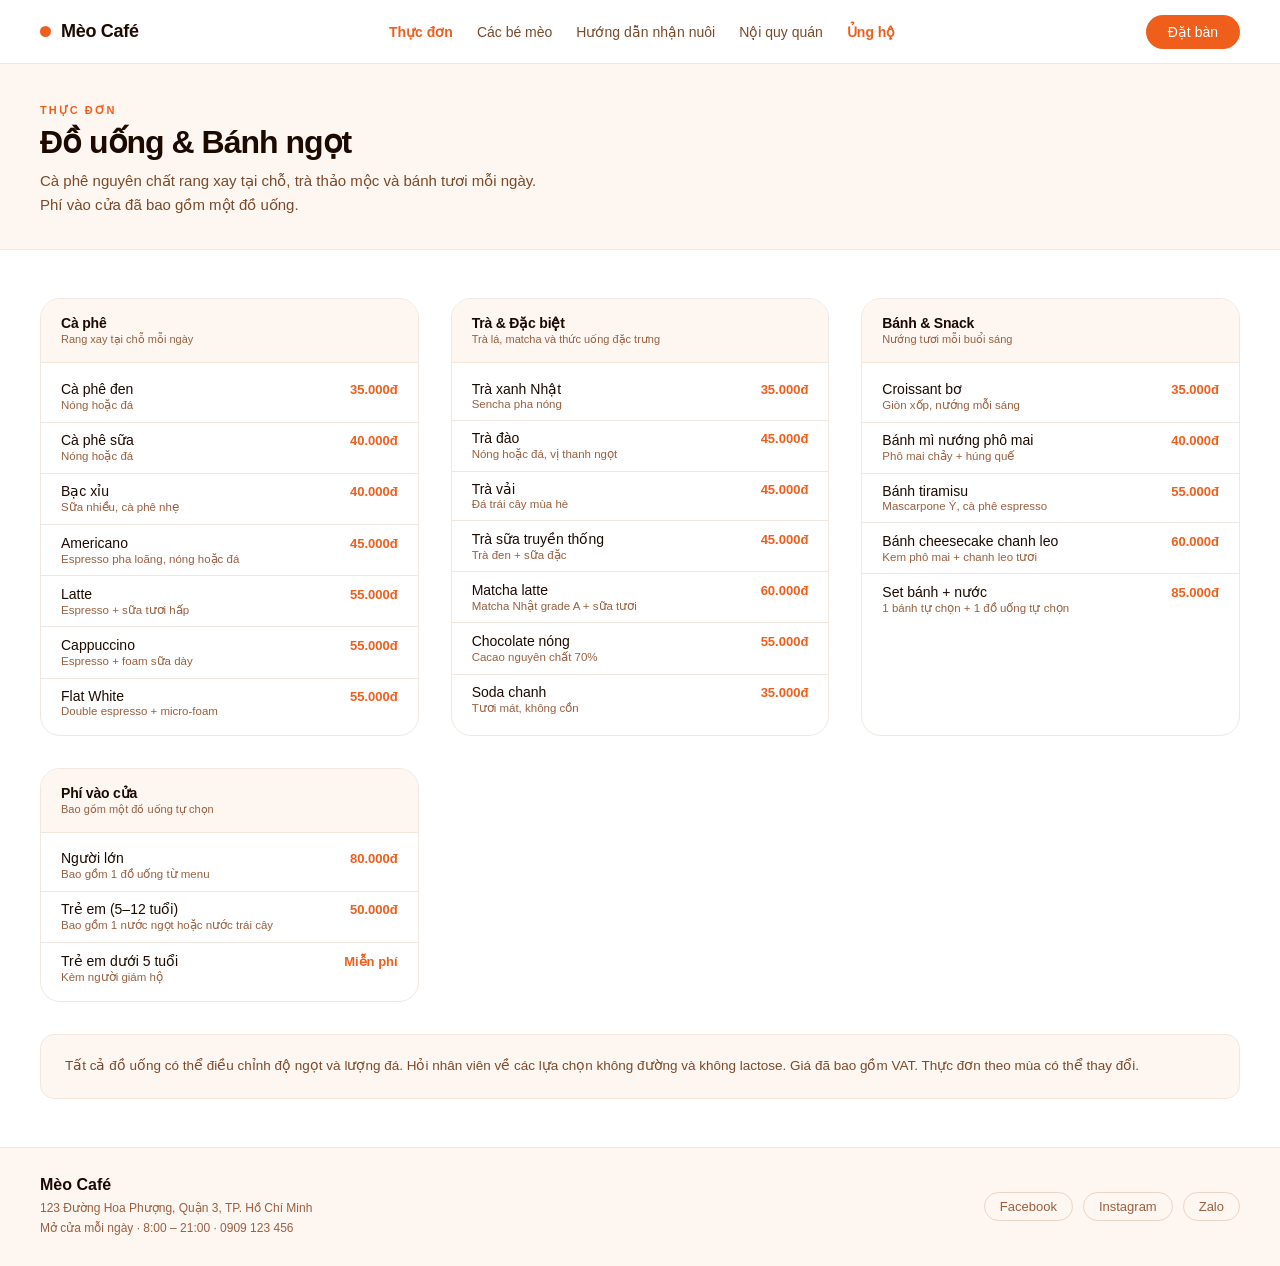
==== menu.html @ 895c5a74 "Restructure site into multi-page layout for GitHub Pages - index.html: simplified landing page with " ====
<!DOCTYPE html>
<html lang="vi">
<head>
  <meta charset="UTF-8" />
  <meta name="viewport" content="width=device-width, initial-scale=1.0" />
  <title>Thực đơn — Mèo Café</title>
  <link rel="stylesheet" href="css/styles.css" />
</head>
<body>

<nav class="nav">
  <a class="nav-brand" href="index.html">
    <div class="nav-dot"></div>
    <span class="nav-name">Mèo Café</span>
  </a>
  <ul class="nav-links">
    <li><a href="menu.html" class="active">Thực đơn</a></li>
    <li><a href="cats.html">Các bé mèo</a></li>
    <li><a href="adopt.html">Hướng dẫn nhận nuôi</a></li>
    <li><a href="policy.html">Nội quy quán</a></li>
    <li><a href="donate.html" class="nav-link-donate">Ủng hộ</a></li>
  </ul>
  <button class="nav-cta">Đặt bàn</button>
</nav>

<div class="page-hero">
  <div class="section-label">Thực đơn</div>
  <h1 class="page-hero-title">Đồ uống &amp; Bánh ngọt</h1>
  <p class="page-hero-sub">Cà phê nguyên chất rang xay tại chỗ, trà thảo mộc và bánh tươi mỗi ngày. Phí vào cửa đã bao gồm một đồ uống.</p>
</div>

<section class="section">
  <div class="menu-grid">

    <div class="menu-category">
      <div class="menu-category-header">
        <div class="menu-category-title">Cà phê</div>
        <div class="menu-category-sub">Rang xay tại chỗ mỗi ngày</div>
      </div>
      <div class="menu-items">
        <div class="menu-item">
          <div class="menu-item-left">
            <div class="menu-item-name">Cà phê đen</div>
            <div class="menu-item-desc">Nóng hoặc đá</div>
          </div>
          <div class="menu-item-price">35.000đ</div>
        </div>
        <div class="menu-item">
          <div class="menu-item-left">
            <div class="menu-item-name">Cà phê sữa</div>
            <div class="menu-item-desc">Nóng hoặc đá</div>
          </div>
          <div class="menu-item-price">40.000đ</div>
        </div>
        <div class="menu-item">
          <div class="menu-item-left">
            <div class="menu-item-name">Bạc xỉu</div>
            <div class="menu-item-desc">Sữa nhiều, cà phê nhẹ</div>
          </div>
          <div class="menu-item-price">40.000đ</div>
        </div>
        <div class="menu-item">
          <div class="menu-item-left">
            <div class="menu-item-name">Americano</div>
            <div class="menu-item-desc">Espresso pha loãng, nóng hoặc đá</div>
          </div>
          <div class="menu-item-price">45.000đ</div>
        </div>
        <div class="menu-item">
          <div class="menu-item-left">
            <div class="menu-item-name">Latte</div>
            <div class="menu-item-desc">Espresso + sữa tươi hấp</div>
          </div>
          <div class="menu-item-price">55.000đ</div>
        </div>
        <div class="menu-item">
          <div class="menu-item-left">
            <div class="menu-item-name">Cappuccino</div>
            <div class="menu-item-desc">Espresso + foam sữa dày</div>
          </div>
          <div class="menu-item-price">55.000đ</div>
        </div>
        <div class="menu-item">
          <div class="menu-item-left">
            <div class="menu-item-name">Flat White</div>
            <div class="menu-item-desc">Double espresso + micro-foam</div>
          </div>
          <div class="menu-item-price">55.000đ</div>
        </div>
      </div>
    </div>

    <div class="menu-category">
      <div class="menu-category-header">
        <div class="menu-category-title">Trà &amp; Đặc biệt</div>
        <div class="menu-category-sub">Trà lá, matcha và thức uống đặc trưng</div>
      </div>
      <div class="menu-items">
        <div class="menu-item">
          <div class="menu-item-left">
            <div class="menu-item-name">Trà xanh Nhật</div>
            <div class="menu-item-desc">Sencha pha nóng</div>
          </div>
          <div class="menu-item-price">35.000đ</div>
        </div>
        <div class="menu-item">
          <div class="menu-item-left">
            <div class="menu-item-name">Trà đào</div>
            <div class="menu-item-desc">Nóng hoặc đá, vị thanh ngọt</div>
          </div>
          <div class="menu-item-price">45.000đ</div>
        </div>
        <div class="menu-item">
          <div class="menu-item-left">
            <div class="menu-item-name">Trà vải</div>
            <div class="menu-item-desc">Đá trái cây mùa hè</div>
          </div>
          <div class="menu-item-price">45.000đ</div>
        </div>
        <div class="menu-item">
          <div class="menu-item-left">
            <div class="menu-item-name">Trà sữa truyền thống</div>
            <div class="menu-item-desc">Trà đen + sữa đặc</div>
          </div>
          <div class="menu-item-price">45.000đ</div>
        </div>
        <div class="menu-item">
          <div class="menu-item-left">
            <div class="menu-item-name">Matcha latte</div>
            <div class="menu-item-desc">Matcha Nhật grade A + sữa tươi</div>
          </div>
          <div class="menu-item-price">60.000đ</div>
        </div>
        <div class="menu-item">
          <div class="menu-item-left">
            <div class="menu-item-name">Chocolate nóng</div>
            <div class="menu-item-desc">Cacao nguyên chất 70%</div>
          </div>
          <div class="menu-item-price">55.000đ</div>
        </div>
        <div class="menu-item">
          <div class="menu-item-left">
            <div class="menu-item-name">Soda chanh</div>
            <div class="menu-item-desc">Tươi mát, không cồn</div>
          </div>
          <div class="menu-item-price">35.000đ</div>
        </div>
      </div>
    </div>

    <div class="menu-category">
      <div class="menu-category-header">
        <div class="menu-category-title">Bánh &amp; Snack</div>
        <div class="menu-category-sub">Nướng tươi mỗi buổi sáng</div>
      </div>
      <div class="menu-items">
        <div class="menu-item">
          <div class="menu-item-left">
            <div class="menu-item-name">Croissant bơ</div>
            <div class="menu-item-desc">Giòn xốp, nướng mỗi sáng</div>
          </div>
          <div class="menu-item-price">35.000đ</div>
        </div>
        <div class="menu-item">
          <div class="menu-item-left">
            <div class="menu-item-name">Bánh mì nướng phô mai</div>
            <div class="menu-item-desc">Phô mai chảy + húng quế</div>
          </div>
          <div class="menu-item-price">40.000đ</div>
        </div>
        <div class="menu-item">
          <div class="menu-item-left">
            <div class="menu-item-name">Bánh tiramisu</div>
            <div class="menu-item-desc">Mascarpone Ý, cà phê espresso</div>
          </div>
          <div class="menu-item-price">55.000đ</div>
        </div>
        <div class="menu-item">
          <div class="menu-item-left">
            <div class="menu-item-name">Bánh cheesecake chanh leo</div>
            <div class="menu-item-desc">Kem phô mai + chanh leo tươi</div>
          </div>
          <div class="menu-item-price">60.000đ</div>
        </div>
        <div class="menu-item">
          <div class="menu-item-left">
            <div class="menu-item-name">Set bánh + nước</div>
            <div class="menu-item-desc">1 bánh tự chọn + 1 đồ uống tự chọn</div>
          </div>
          <div class="menu-item-price">85.000đ</div>
        </div>
      </div>
    </div>

    <div class="menu-category">
      <div class="menu-category-header">
        <div class="menu-category-title">Phí vào cửa</div>
        <div class="menu-category-sub">Bao gồm một đồ uống tự chọn</div>
      </div>
      <div class="menu-items">
        <div class="menu-item">
          <div class="menu-item-left">
            <div class="menu-item-name">Người lớn</div>
            <div class="menu-item-desc">Bao gồm 1 đồ uống từ menu</div>
          </div>
          <div class="menu-item-price">80.000đ</div>
        </div>
        <div class="menu-item">
          <div class="menu-item-left">
            <div class="menu-item-name">Trẻ em (5–12 tuổi)</div>
            <div class="menu-item-desc">Bao gồm 1 nước ngọt hoặc nước trái cây</div>
          </div>
          <div class="menu-item-price">50.000đ</div>
        </div>
        <div class="menu-item">
          <div class="menu-item-left">
            <div class="menu-item-name">Trẻ em dưới 5 tuổi</div>
            <div class="menu-item-desc">Kèm người giám hộ</div>
          </div>
          <div class="menu-item-price">Miễn phí</div>
        </div>
      </div>
    </div>

  </div>

  <p class="menu-note">
    Tất cả đồ uống có thể điều chỉnh độ ngọt và lượng đá. Hỏi nhân viên về các lựa chọn không đường và không lactose.
    Giá đã bao gồm VAT. Thực đơn theo mùa có thể thay đổi.
  </p>
</section>

<footer class="footer">
  <div>
    <div class="footer-name">Mèo Café</div>
    <div class="footer-info">
      123 Đường Hoa Phượng, Quận 3, TP. Hồ Chí Minh<br>
      Mở cửa mỗi ngày · 8:00 – 21:00 · 0909 123 456
    </div>
  </div>
  <div class="footer-links">
    <a href="#" class="footer-link">Facebook</a>
    <a href="#" class="footer-link">Instagram</a>
    <a href="#" class="footer-link">Zalo</a>
  </div>
</footer>

</body>
</html>
---- css/styles.css ----
/* ── RESET & BASE ── */
*, *::before, *::after { box-sizing: border-box; margin: 0; padding: 0; }

body {
  font-family: -apple-system, BlinkMacSystemFont, 'Segoe UI', sans-serif;
  background: #fff;
  color: #1C0A00;
}

/* ── TOKENS ── */
:root {
  --brand: #F05E1C;
  --brand-dark: #D94E0F;
  --brand-light: #FEF6F1;
  --brand-pale: #FEF0E8;
  --ink: #1C0A00;
  --ink-mid: #3A1500;
  --ink-muted: #7A4A2A;
  --ink-faint: #9A6040;
  --border: #F0E8E0;
  --border-warm: #F5E6DB;
  --border-card: #F4B89A;
  --radius-pill: 999px;
  --radius-card: 20px;
}

/* ── NAV ── */
.nav {
  background: #fff;
  border-bottom: 1px solid var(--border);
  padding: 0 2.5rem;
  display: flex;
  align-items: center;
  justify-content: space-between;
  height: 64px;
  position: sticky;
  top: 0;
  z-index: 100;
}

.nav-brand {
  display: flex;
  align-items: center;
  gap: 10px;
  text-decoration: none;
  flex-shrink: 0;
}

.nav-dot {
  width: 11px;
  height: 11px;
  background: var(--brand);
  border-radius: 50%;
}

.nav-name {
  font-size: 18px;
  font-weight: 600;
  color: var(--ink);
  letter-spacing: -0.3px;
}

.nav-links {
  display: flex;
  gap: 24px;
  list-style: none;
}

.nav-links a {
  color: var(--ink-muted);
  text-decoration: none;
  font-size: 14px;
  transition: color 0.2s;
}

.nav-links a:hover,
.nav-links a.active { color: var(--brand); }

.nav-links a.active { font-weight: 600; }

.nav-link-donate { color: var(--brand) !important; font-weight: 600; }

.nav-cta {
  background: var(--brand);
  color: #fff;
  border: none;
  padding: 9px 22px;
  border-radius: var(--radius-pill);
  font-size: 14px;
  font-weight: 500;
  cursor: pointer;
  font-family: inherit;
  transition: background 0.2s;
  flex-shrink: 0;
}

.nav-cta:hover { background: var(--brand-dark); }

/* ── HERO (main page — centered) ── */
.hero {
  background: var(--brand-light);
  padding: 5rem 2.5rem 4.5rem;
  text-align: center;
  border-bottom: 1px solid var(--border-warm);
}

.hero-content {
  max-width: 580px;
  margin: 0 auto;
}

.hero-eyebrow {
  font-size: 11px;
  color: var(--brand);
  letter-spacing: 2px;
  text-transform: uppercase;
  font-weight: 600;
  margin-bottom: 0.85rem;
}

.hero-h1 {
  font-size: 44px;
  font-weight: 700;
  color: var(--ink);
  line-height: 1.1;
  letter-spacing: -1.5px;
  margin-bottom: 1.1rem;
}

.hero-h1 em {
  color: var(--brand);
  font-style: normal;
}

.hero-sub {
  font-size: 16px;
  color: var(--ink-muted);
  line-height: 1.7;
  margin-bottom: 2rem;
}

.hero-btns {
  display: flex;
  gap: 12px;
  flex-wrap: wrap;
  justify-content: center;
}

/* ── PAGE HERO (inner pages) ── */
.page-hero {
  background: var(--brand-light);
  padding: 2.5rem 2.5rem 2rem;
  border-bottom: 1px solid var(--border-warm);
}

.page-hero .section-label { margin-bottom: 0.4rem; }

.page-hero-title {
  font-size: 32px;
  font-weight: 700;
  color: var(--ink);
  letter-spacing: -1px;
  margin-bottom: 0.5rem;
}

.page-hero-sub {
  font-size: 15px;
  color: var(--ink-muted);
  line-height: 1.6;
  max-width: 500px;
}

/* ── BUTTONS ── */
.btn-primary {
  background: var(--brand);
  color: #fff;
  border: none;
  padding: 12px 28px;
  border-radius: var(--radius-pill);
  font-size: 14px;
  font-weight: 500;
  cursor: pointer;
  font-family: inherit;
  text-decoration: none;
  display: inline-block;
  transition: background 0.2s;
}

.btn-primary:hover { background: var(--brand-dark); }

.btn-secondary {
  background: transparent;
  color: var(--brand);
  border: 1.5px solid var(--brand);
  padding: 12px 28px;
  border-radius: var(--radius-pill);
  font-size: 14px;
  cursor: pointer;
  font-family: inherit;
  text-decoration: none;
  display: inline-block;
  transition: all 0.2s;
}

.btn-secondary:hover { background: var(--brand-pale); }

/* ── KPIS ── */
.kpis {
  display: flex;
  justify-content: center;
  gap: 1rem;
  padding: 1.5rem 2.5rem;
  background: #fff;
  border-bottom: 1px solid var(--border);
  flex-wrap: wrap;
}

.kpi {
  text-align: center;
  padding: 0.75rem 1.5rem;
  background: var(--brand-light);
  border-radius: 14px;
  min-width: 100px;
}

.kpi-number {
  font-size: 24px;
  font-weight: 700;
  color: var(--brand);
  letter-spacing: -0.5px;
}

.kpi-label {
  font-size: 12px;
  color: var(--ink-faint);
  margin-top: 2px;
}

/* ── SECTION ── */
.section {
  padding: 3rem 2.5rem;
}

.section-label {
  font-size: 11px;
  color: var(--brand);
  letter-spacing: 2px;
  text-transform: uppercase;
  font-weight: 600;
  margin-bottom: 0.5rem;
}

.section-title {
  font-size: 28px;
  font-weight: 700;
  color: var(--ink);
  letter-spacing: -0.8px;
  margin-bottom: 1.75rem;
}

/* ── SEE ALL LINK ── */
.see-all {
  text-align: center;
  margin-top: 1.75rem;
}

.see-all-link {
  color: var(--brand);
  text-decoration: none;
  font-size: 14px;
  font-weight: 500;
  border: 1.5px solid var(--brand);
  padding: 10px 28px;
  border-radius: var(--radius-pill);
  display: inline-block;
  transition: background 0.2s;
}

.see-all-link:hover { background: var(--brand-pale); }

/* ── CAT CONTROLS (filter + sort) ── */
.cat-controls {
  display: flex;
  justify-content: space-between;
  align-items: flex-start;
  gap: 1rem;
  margin-bottom: 1.75rem;
  flex-wrap: wrap;
}

.filters {
  display: flex;
  gap: 8px;
  flex-wrap: wrap;
}

.filter-btn {
  padding: 7px 18px;
  border-radius: var(--radius-pill);
  font-size: 13px;
  border: 1px solid #E8D5C5;
  background: #fff;
  color: var(--ink-muted);
  cursor: pointer;
  font-family: inherit;
  transition: all 0.2s;
}

.filter-btn:hover { border-color: var(--brand); color: var(--brand); }

.filter-btn.active {
  background: var(--brand);
  color: #fff;
  border-color: var(--brand);
}

.sort-wrap {
  display: flex;
  align-items: center;
  gap: 8px;
}

.sort-label {
  font-size: 13px;
  color: var(--ink-muted);
  white-space: nowrap;
}

.sort-select {
  padding: 7px 30px 7px 12px;
  border-radius: var(--radius-pill);
  font-size: 13px;
  border: 1px solid #E8D5C5;
  background: #fff url("data:image/svg+xml,%3Csvg xmlns='http://www.w3.org/2000/svg' width='10' height='6'%3E%3Cpath d='M0 0l5 6 5-6z' fill='%239A6040'/%3E%3C/svg%3E") no-repeat right 12px center;
  color: var(--ink-muted);
  cursor: pointer;
  font-family: inherit;
  appearance: none;
  -webkit-appearance: none;
  transition: border-color 0.2s;
}

.sort-select:hover,
.sort-select:focus { border-color: var(--brand); outline: none; }

.cats-count {
  font-size: 13px;
  color: var(--ink-faint);
  margin-bottom: 1rem;
}

/* ── CAT GRID & CARDS ── */
.cat-grid {
  display: grid;
  grid-template-columns: repeat(auto-fill, minmax(200px, 1fr));
  gap: 1.1rem;
}

.cat-card {
  background: #fff;
  border: 1px solid var(--border);
  border-radius: var(--radius-card);
  overflow: hidden;
  transition: border-color 0.25s, transform 0.2s;
}

.cat-card:hover {
  border-color: var(--border-card);
  transform: translateY(-2px);
}

.cat-avatar {
  background: var(--brand-light);
  height: 155px;
  display: flex;
  align-items: center;
  justify-content: center;
  position: relative;
}

.cat-avatar svg { width: 100px; height: 100px; }

.status-badge {
  position: absolute;
  top: 10px;
  left: 10px;
  padding: 4px 10px;
  border-radius: var(--radius-pill);
  font-size: 11px;
  font-weight: 500;
  display: flex;
  align-items: center;
  gap: 5px;
}

.status-badge::before {
  content: '';
  width: 6px;
  height: 6px;
  border-radius: 50%;
  display: inline-block;
}

.status-adopt { background: #E6F4EE; color: #1A6640; }
.status-adopt::before { background: #27AE60; }
.status-foster { background: #FFF0E5; color: #A04010; }
.status-foster::before { background: var(--brand); }

.cat-info { padding: 15px; }

.cat-name {
  font-size: 17px;
  font-weight: 600;
  color: var(--ink);
  letter-spacing: -0.3px;
  margin-bottom: 2px;
}

.cat-age {
  font-size: 12px;
  color: var(--ink-faint);
  margin-bottom: 9px;
}

.cat-tags {
  display: flex;
  flex-wrap: wrap;
  gap: 4px;
  margin-bottom: 10px;
}

.cat-tag {
  background: var(--brand-light);
  color: #A04010;
  font-size: 11px;
  padding: 3px 9px;
  border-radius: var(--radius-pill);
  border: 1px solid #F5E0D0;
}

.cat-desc {
  font-size: 12.5px;
  color: #6B6260;
  line-height: 1.55;
  margin-bottom: 12px;
}

.cat-btn {
  width: 100%;
  background: var(--ink);
  color: #fff;
  border: none;
  padding: 10px;
  border-radius: 12px;
  font-size: 13px;
  cursor: pointer;
  font-family: inherit;
  font-weight: 500;
  transition: background 0.2s;
}

.cat-btn:hover { background: var(--ink-mid); }

.cat-btn.outline {
  background: #fff;
  color: var(--brand);
  border: 1.5px solid var(--brand);
}

.cat-btn.outline:hover { background: var(--brand-light); }

/* ── PAGINATION ── */
.pagination {
  display: flex;
  justify-content: center;
  align-items: center;
  gap: 4px;
  margin-top: 2.5rem;
  flex-wrap: wrap;
}

.page-btn {
  padding: 7px 13px;
  border-radius: 10px;
  border: 1px solid var(--border);
  background: #fff;
  color: var(--ink-muted);
  font-size: 13px;
  cursor: pointer;
  font-family: inherit;
  transition: all 0.2s;
  min-width: 36px;
  text-align: center;
}

.page-btn:hover { border-color: var(--brand); color: var(--brand); }

.page-btn.active {
  background: var(--brand);
  color: #fff;
  border-color: var(--brand);
  font-weight: 600;
}

.page-btn:disabled {
  opacity: 0.35;
  cursor: default;
}

.page-btn:disabled:hover { border-color: var(--border); color: var(--ink-muted); }

/* ── DONATE BANNER (main page) ── */
.donate-banner {
  background: var(--ink);
  padding: 4rem 2.5rem;
  text-align: center;
}

.donate-banner-label {
  font-size: 11px;
  color: #F4956A;
  letter-spacing: 2px;
  text-transform: uppercase;
  font-weight: 600;
  margin-bottom: 0.75rem;
}

.donate-banner-title {
  font-size: 30px;
  font-weight: 700;
  color: #fff;
  letter-spacing: -0.8px;
  line-height: 1.2;
  margin-bottom: 0.85rem;
}

.donate-banner-sub {
  font-size: 15px;
  color: rgba(255, 255, 255, 0.6);
  line-height: 1.7;
  max-width: 440px;
  margin: 0 auto 2rem;
}

.btn-donate {
  background: var(--brand);
  color: #fff;
  border: none;
  padding: 13px 36px;
  border-radius: var(--radius-pill);
  font-size: 15px;
  font-weight: 500;
  cursor: pointer;
  font-family: inherit;
  text-decoration: none;
  display: inline-block;
  transition: background 0.2s;
}

.btn-donate:hover { background: var(--brand-dark); }

/* ── ADOPTION PAGE ── */
.adoption-steps {
  display: grid;
  grid-template-columns: repeat(auto-fill, minmax(200px, 1fr));
  gap: 1rem;
  margin-bottom: 2rem;
}

.adoption-step {
  background: var(--brand-light);
  border: 1px solid var(--border-warm);
  border-radius: 16px;
  padding: 1.25rem;
}

.step-number {
  font-size: 10px;
  color: var(--brand);
  letter-spacing: 1.5px;
  text-transform: uppercase;
  margin-bottom: 7px;
  font-weight: 600;
}

.step-title {
  font-size: 15px;
  font-weight: 600;
  color: var(--ink);
  margin-bottom: 5px;
}

.step-desc {
  font-size: 13px;
  color: var(--ink-muted);
  line-height: 1.55;
}

.adopt-note {
  background: #E6F4EE;
  border: 1px solid #B7DFC8;
  border-radius: 14px;
  padding: 1.25rem 1.5rem;
  margin-bottom: 2rem;
}

.adopt-note p {
  font-size: 14px;
  color: #1A6640;
  line-height: 1.6;
}

.adopt-cta {
  background: var(--brand);
  color: #fff;
  border: none;
  padding: 13px 32px;
  border-radius: var(--radius-pill);
  font-size: 15px;
  font-weight: 500;
  cursor: pointer;
  font-family: inherit;
  transition: background 0.2s;
}

.adopt-cta:hover { background: var(--brand-dark); }

.faq { margin-top: 1rem; }

.faq-item {
  border-bottom: 1px solid var(--border);
  padding: 1.1rem 0;
}

.faq-item:last-child { border-bottom: none; }

.faq-q {
  font-size: 15px;
  font-weight: 600;
  color: var(--ink);
  margin-bottom: 6px;
}

.faq-a {
  font-size: 14px;
  color: var(--ink-muted);
  line-height: 1.65;
}

/* ── MENU PAGE ── */
.menu-grid {
  display: grid;
  grid-template-columns: repeat(auto-fill, minmax(280px, 1fr));
  gap: 2rem;
}

.menu-category {
  border: 1px solid var(--border);
  border-radius: var(--radius-card);
  overflow: hidden;
}

.menu-category-header {
  background: var(--brand-light);
  padding: 1rem 1.25rem;
  border-bottom: 1px solid var(--border-warm);
}

.menu-category-title {
  font-size: 14px;
  font-weight: 700;
  color: var(--ink);
  letter-spacing: -0.2px;
}

.menu-category-sub {
  font-size: 11px;
  color: var(--ink-faint);
  margin-top: 2px;
}

.menu-items { padding: 0.5rem 0; }

.menu-item {
  display: flex;
  justify-content: space-between;
  align-items: baseline;
  padding: 0.6rem 1.25rem;
  gap: 1rem;
  border-bottom: 1px solid var(--border);
}

.menu-item:last-child { border-bottom: none; }

.menu-item-left { flex: 1; }

.menu-item-name {
  font-size: 14px;
  color: var(--ink);
  font-weight: 500;
}

.menu-item-desc {
  font-size: 11.5px;
  color: var(--ink-faint);
  margin-top: 1px;
}

.menu-item-price {
  font-size: 13px;
  font-weight: 600;
  color: var(--brand);
  white-space: nowrap;
}

.menu-note {
  margin-top: 2rem;
  padding: 1.25rem 1.5rem;
  background: var(--brand-light);
  border-radius: 14px;
  font-size: 13.5px;
  color: var(--ink-muted);
  line-height: 1.65;
  border: 1px solid var(--border-warm);
}

/* ── POLICY PAGE ── */
.policy-block {
  margin-bottom: 2.5rem;
}

.policy-block-title {
  font-size: 17px;
  font-weight: 700;
  color: var(--ink);
  margin-bottom: 1rem;
  padding-bottom: 0.6rem;
  border-bottom: 2px solid var(--brand-light);
}

.policy-rules {
  list-style: none;
  display: flex;
  flex-direction: column;
  gap: 0.75rem;
}

.policy-rule {
  display: flex;
  gap: 0.85rem;
  align-items: flex-start;
}

.policy-rule-num {
  font-size: 11px;
  font-weight: 700;
  color: var(--brand);
  background: var(--brand-pale);
  padding: 3px 8px;
  border-radius: 6px;
  flex-shrink: 0;
  margin-top: 1px;
}

.policy-rule-text {
  font-size: 14px;
  color: var(--ink-muted);
  line-height: 1.6;
}

.policy-rule-text strong {
  color: var(--ink);
  font-weight: 600;
}

.pricing-table {
  border: 1px solid var(--border);
  border-radius: 14px;
  overflow: hidden;
  margin-bottom: 2.5rem;
}

.pricing-row {
  display: flex;
  justify-content: space-between;
  align-items: center;
  padding: 0.85rem 1.25rem;
  border-bottom: 1px solid var(--border);
  gap: 1rem;
}

.pricing-row:last-child { border-bottom: none; }

.pricing-row:nth-child(odd) { background: var(--brand-light); }

.pricing-name {
  font-size: 14px;
  color: var(--ink);
  font-weight: 500;
}

.pricing-desc {
  font-size: 12px;
  color: var(--ink-faint);
  margin-top: 2px;
}

.pricing-price {
  font-size: 15px;
  font-weight: 700;
  color: var(--brand);
  white-space: nowrap;
}

/* ── DONATE PAGE ── */
.donate-hero-section {
  background: var(--ink);
  padding: 3.5rem 2.5rem;
  text-align: center;
}

.donate-hero-section .section-label { color: #F4956A; }

.donate-hero-title {
  font-size: 34px;
  font-weight: 700;
  color: #fff;
  letter-spacing: -1px;
  line-height: 1.15;
  margin-bottom: 0.85rem;
}

.donate-hero-sub {
  font-size: 15px;
  color: rgba(255, 255, 255, 0.65);
  line-height: 1.7;
  max-width: 460px;
  margin: 0 auto 2rem;
}

.donate-uses {
  display: grid;
  grid-template-columns: repeat(auto-fill, minmax(180px, 1fr));
  gap: 1rem;
  margin-bottom: 2rem;
}

.donate-use-card {
  background: #fff;
  border: 1px solid var(--border);
  border-radius: 16px;
  padding: 1.25rem;
}

.donate-use-icon {
  font-size: 24px;
  margin-bottom: 0.6rem;
}

.donate-use-title {
  font-size: 14px;
  font-weight: 600;
  color: var(--ink);
  margin-bottom: 4px;
}

.donate-use-desc {
  font-size: 12.5px;
  color: var(--ink-muted);
  line-height: 1.5;
}

.donate-how-grid {
  display: grid;
  grid-template-columns: repeat(auto-fill, minmax(260px, 1fr));
  gap: 1.25rem;
  margin-bottom: 2rem;
}

.bank-card {
  border: 1.5px solid var(--border-warm);
  border-radius: 16px;
  padding: 1.5rem;
  background: var(--brand-light);
}

.bank-card-title {
  font-size: 13px;
  font-weight: 700;
  color: var(--ink);
  margin-bottom: 1rem;
  text-transform: uppercase;
  letter-spacing: 0.5px;
}

.bank-field {
  display: flex;
  justify-content: space-between;
  padding: 0.5rem 0;
  border-bottom: 1px solid var(--border);
  gap: 1rem;
}

.bank-field:last-child { border-bottom: none; }

.bank-field-label {
  font-size: 12px;
  color: var(--ink-faint);
}

.bank-field-value {
  font-size: 13px;
  font-weight: 600;
  color: var(--ink);
}

.qr-placeholder {
  border: 1.5px dashed var(--border-warm);
  border-radius: 16px;
  padding: 2rem;
  display: flex;
  flex-direction: column;
  align-items: center;
  justify-content: center;
  gap: 0.75rem;
  color: var(--ink-faint);
  font-size: 13px;
  text-align: center;
  background: var(--brand-light);
}

.qr-placeholder-box {
  width: 100px;
  height: 100px;
  background: #E8D5C5;
  border-radius: 10px;
  display: flex;
  align-items: center;
  justify-content: center;
  font-size: 10px;
  color: var(--ink-faint);
}

.other-ways {
  display: grid;
  grid-template-columns: repeat(auto-fill, minmax(200px, 1fr));
  gap: 1rem;
}

.other-way {
  border: 1px solid var(--border);
  border-radius: 14px;
  padding: 1.1rem 1.25rem;
  text-decoration: none;
  transition: border-color 0.2s, transform 0.15s;
  display: block;
}

.other-way:hover { border-color: var(--brand); transform: translateY(-1px); }

.other-way-title {
  font-size: 14px;
  font-weight: 600;
  color: var(--ink);
  margin-bottom: 4px;
}

.other-way-desc {
  font-size: 12.5px;
  color: var(--ink-muted);
  line-height: 1.5;
}

/* ── FOOTER ── */
.footer {
  background: var(--brand-light);
  border-top: 1px solid var(--border);
  padding: 1.75rem 2.5rem;
  display: flex;
  align-items: center;
  justify-content: space-between;
  flex-wrap: wrap;
  gap: 1rem;
}

.footer-name {
  font-size: 16px;
  font-weight: 600;
  color: var(--ink);
  margin-bottom: 4px;
}

.footer-info {
  font-size: 12px;
  color: var(--ink-faint);
  line-height: 1.7;
}

.footer-links {
  display: flex;
  gap: 10px;
}

.footer-link {
  color: var(--ink-faint);
  font-size: 13px;
  text-decoration: none;
  border: 1px solid #E8D5C5;
  padding: 6px 15px;
  border-radius: var(--radius-pill);
  transition: all 0.2s;
}

.footer-link:hover { border-color: var(--brand); color: var(--brand); }

/* ── RESPONSIVE ── */
@media (max-width: 680px) {
  .hero { padding: 3.5rem 1.5rem 3rem; }
  .hero-h1 { font-size: 32px; }
  .nav-links { display: none; }
  .section { padding: 2.5rem 1.5rem; }
  .page-hero { padding: 2rem 1.5rem 1.5rem; }
  .donate-hero-section { padding: 2.5rem 1.5rem; }
  .donate-hero-title { font-size: 26px; }
  .cat-controls { flex-direction: column; }
  .menu-grid { grid-template-columns: 1fr; }
}
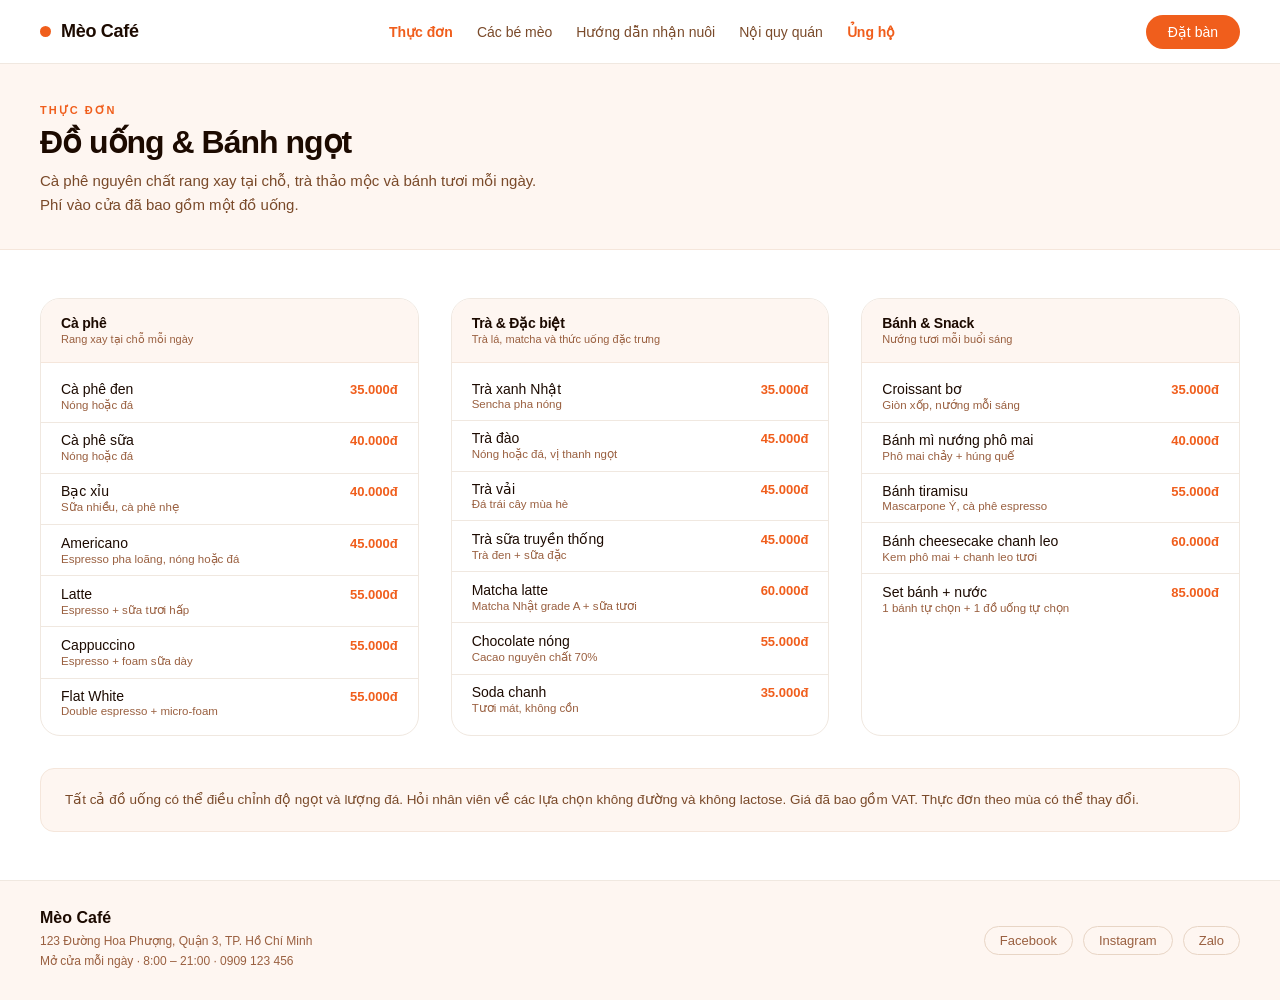
==== commit 20fae3e3: "Add no-kids-under-12 notice and remove phí vào cửa - policy.html: replace pricing table with BoNé's " ====
--- a/menu.html
+++ b/menu.html
@@ -192,36 +192,6 @@
       </div>
     </div>
 
-    <div class="menu-category">
-      <div class="menu-category-header">
-        <div class="menu-category-title">Phí vào cửa</div>
-        <div class="menu-category-sub">Bao gồm một đồ uống tự chọn</div>
-      </div>
-      <div class="menu-items">
-        <div class="menu-item">
-          <div class="menu-item-left">
-            <div class="menu-item-name">Người lớn</div>
-            <div class="menu-item-desc">Bao gồm 1 đồ uống từ menu</div>
-          </div>
-          <div class="menu-item-price">80.000đ</div>
-        </div>
-        <div class="menu-item">
-          <div class="menu-item-left">
-            <div class="menu-item-name">Trẻ em (5–12 tuổi)</div>
-            <div class="menu-item-desc">Bao gồm 1 nước ngọt hoặc nước trái cây</div>
-          </div>
-          <div class="menu-item-price">50.000đ</div>
-        </div>
-        <div class="menu-item">
-          <div class="menu-item-left">
-            <div class="menu-item-name">Trẻ em dưới 5 tuổi</div>
-            <div class="menu-item-desc">Kèm người giám hộ</div>
-          </div>
-          <div class="menu-item-price">Miễn phí</div>
-        </div>
-      </div>
-    </div>
-
   </div>
 
   <p class="menu-note">
